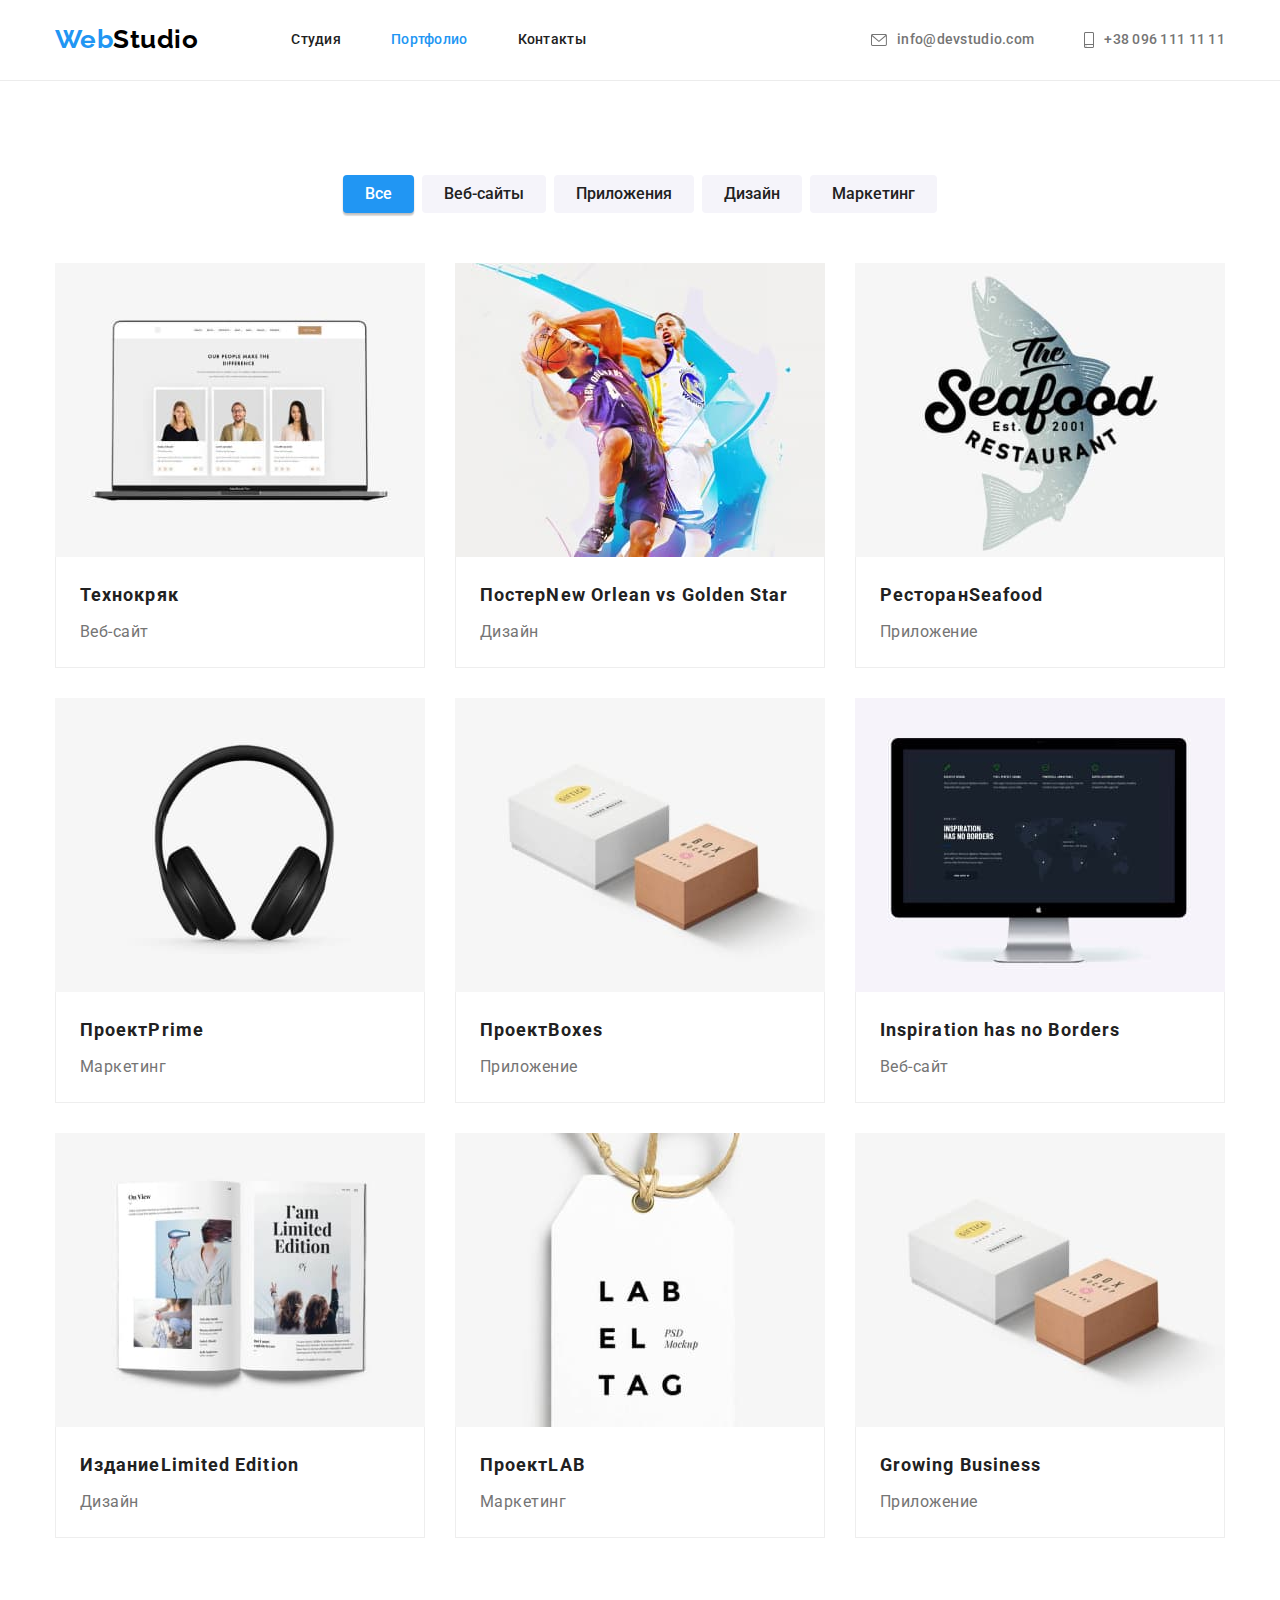
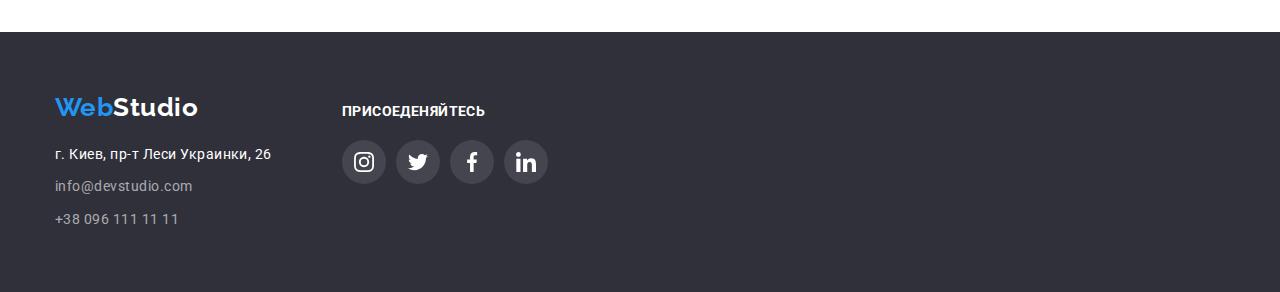
==== portfolio.html @ 32f77898 "клонирует репозиторий" ====
<!DOCTYPE html>
<html lang="ru">
  <head>
    <meta charset="UTF-8">
    <meta http-equiv="X-UA-Compatible" content="IE=edge">
    <meta name="viewport" content="width=device-width, initial-scale=1.0">
    <title>Портфолио</title>
    <link href="https://fonts.googleapis.com/css2?family=Raleway:wght@700&family=Roboto:wght@400;500;700;900&display=swap"
    rel="stylesheet">
    <link rel="stylesheet" href="https://cdnjs.cloudflare.com/ajax/libs/modern-normalize/1.1.0/modern-normalize.min.css">
    <link rel="stylesheet" href="./css/style.css">
  </head>
  <body>
    <!--Верхняя линия сайта-->
    <header class="header">
      <!-- Навигация -->
      <div class="container header-container">
        <nav class="nav">
          <a class="logo link" href="./index.html">Web<span class="logo-header">Studio</span></a>
          <ul class="site-nav list">
            <li class="item">
              <a class="link" href="./index.html">Студия</a>
            </li>
            <li class="item">
              <a class="link current" href="./portfolio.html">Портфолио</a>
            </li>
            <li class="item">
              <a class="link" href="">Контакты</a>
            </li>
          </ul>
        </nav>
        <!-- контакты -->
        <ul class="contacts list">
          <li class="item">
            <a class="link" href="mailto:info@devstudio.com">
              <svg class="icon-contakts" width="16" height="12">
                <use href="images/sprite.svg#envelope"></use>
              </svg>info@devstudio.com</a>
          </li>
          <li class="item">
            <a class="link" href="tel:+380961111111">
              <svg class="icon-contakts" width="10" height="16">
                <use href="images/sprite.svg#smartphone"></use>
              </svg>+38 096 111 11 11</a>
          </li>
        </ul>
      </div>
    </header>
    <main>
      <!--Портфолио-->
      <section class="portfolio section">
        <div class="container">
        <!--скрытый титул-->
          <h1 class="visually-hidden title">Портфолио</h1>
          <ul class="filter list">
            <li class="item"><button class="button current" type="button">Все</button></li>
            <li class="item"><button class="button" type="button">Веб-сайты</button></li>
            <li class="item"><button class="button" type="button">Приложения</button></li>
            <li class="item"><button class="button" type="button">Дизайн</button></li>
            <li class="item"><button class="button" type="button">Маркетинг</button></li>
          </ul>
          <ul class="project list">
            <li class="item">
              <a href="" class="link">
                <img class="img" src="./images/imgone.jpg" alt="макбук про" width="370">
                <div class="item-text">
                  <h2 class="project title">Технокряк</h2>
                  <p class="project type">Веб-сайт</p>
                </div>
              </a>
            </li>
            <li class="item">
              <a href="" class="link">
                <img class="img" src="./images/imgtwo.jpg" alt="два баскетболиста" width="370">
                <div class="item-text">
                  <h2 class="project title">Постер<span lang="en">New Orlean vs Golden Star</span></h2>
                  <p class="project type">Дизайн</p>
                </div>
              </a>
            </li>
            <li class="item">
              <a href="" class="link">
                <img class="img" src="./images/imgthree.jpg" alt="рыба с текстом названия ресторана" width="370">
                <div class="item-text">
                  <h2 class="project title">Ресторан<span lang="en">Seafood</span></h2>
                  <p class="project type">Приложение</p>
                </div>
              </a>
            </li>
            <li class="item">
              <a href="" class="link">
                <img class="img" src="./images/imgfour.jpg" alt="наушники" width="370">
                <div class="item-text">
                  <h2 class="project title">Проект<span lang="en">Prime</span></h2>
                  <p class="project type">Маркетинг</p>
                </div>
              </a>
            </li>
            <li class="item">
              <a href="" class="link">
                <img class="img" src="./images/imgfive.jpg" alt="две коробки" width="370"> 
                <div class="item-text">
                  <h2 class="project title">Проект<span lang="en">Boxes</span></h2>
                  <p class="project type">Приложение</p>
                </div>
              </a>
            </li>
            <li class="item">
              <a href="" class="link">
                <img class="img" src="./images/imgsix.jpg" alt="монитор эйпл" width="370">
                <div class="item-text">
                  <h2 class="project title" lang="en">Inspiration has no Borders</h2>
                  <p class="project type">Веб-сайт</p>
                </div>
              </a>
            </li>
            <li class="item">
              <a href="" class="link">
                <img class="img" src="./images/imgseven.jpg" alt="развернутая книга" width="370">
                <div class="item-text">
                  <h2 class="project title">Издание<span lang="en">Limited Edition</span></h2>
                  <p class="project type">Дизайн</p>
                </div>
              </a>
            </li>
            <li class="item">
              <a href="" class="link">
                <img class="img" src="./images/imgeight.jpg" alt="бирка с текстом названия проекта" width="370">
                <div class="item-text">
                  <h2 class="project title">Проект<span lang="en">LAB</span></h2>
                  <p class="project type">Маркетинг</p>
                </div>
              </a>
            </li>
            <li class="item">
              <a href="" class="link">
                <img class="img" src="./images/imgfive.jpg" alt="ноутбук на котором печатают" width="370">
                <div class="item-text">
                  <h2 class="project title" lang="en">Growing Business</h2>
                  <p class="project type">Приложение</p>
                </div>
              </a>
            </li>
          </ul>
        </div>
      </section>
    </main>
    <!--Подвал сайта-->
    <footer class="footer">
      <div class="container">
        <div class="footer-adres">
          <a href="./index.html" class="logo link">Web<span class="logo-footer">Studio</span></a>
          <address>
            <ul class="address list">
              <li class="footer-list item"><a class="geolocation link" href="https://goo.gl/maps/VGkeZ7NEwQXVruFt6"
                  target="_blank" rel="noopener noreferrer nofollow">г. Киев, пр-т Леси Украинки, 26</a>
              </li>
              <li class="footer-list item"><a class="footer-contacts link"
                  href="mailto:info@devstudio.com">info@devstudio.com</a></li>
              <li class="footer-list item"><a class="footer-contacts link" href="tel:+380961111111">+38 096 111 11 11</a>
              </li>
            </ul>
          </address>
        </div>
        <div class="footer-join">
          <p class="join-text">присоеденяйтесь</p>
          <ul class="join list">
            <li class="item-join">
              <a href="" class="link"><svg class="icon-social" width="20" height="20">
                  <use href="./images/sprite.svg#instagram"></use>
                </svg></a>
            </li>
            <li class="item-join">
              <a href="" class="link"><svg class="icon-social" width="20" height="20">
                  <use href="./images/sprite.svg#twitter"></use>
                </svg></a>
            </li>
            <li class="item-join">
              <a href="" class="link"><svg class="icon-social" width="20" height="20">
                  <use href="./images/sprite.svg#facebook"></use>
                </svg></a>
            </li>
            <li class="item-join">
              <a href="" class="link"><svg class="icon-social" width="20" height="20">
                  <use href="./images/sprite.svg#linkedin"></use>
                </svg></a>
            </li>
          </ul>
        </div>
      </div>
    </footer>
  </body>
---- css/style.css ----
/* основной белый цвет #ffffff */
/* вторичный белый цвет #F5F4FA */
/* основной цвет текста #757575 */
/* вторичный цвет текста #212121 */
/* основной акцент цвет #2196F3 */
/* цвет ховера основной кнопки #188CE8 */
/* цвет фона героя и подвала #2F303A */
/* цвет текста адреса rgba(255, 255, 255, 0.6) */
/* цвет логотипа #000000 */
/* цвет нижней рамки хедера #ececec */
/* цвет бордера проектов #eeeeee;*/
/* цвет svg изображений #afb1b8;*/
:root {
  --primery-white-color: #ffffff;
  --secondary-white-color: #f5f4fa;
  --primery-text-color: #757575;
  --secondary-text-color: #212121;
  --prymery-accent-color: #2196f3;
  --secondary-accent-color: #188ce8;
  --address-text-color: rgba(255, 255, 255, 0.6);
  --logo-color: #000000;
  --background-color: #2f303a;
  --header-border-color: #ececec;
  --project-border-color: #eeeeee;
  --svg-picture-color: #afb1b8;
}
/* Тело */
body {
  color: var(--primery-text-color);
  background-color: var(--primery-white-color);
  font-family: 'Roboto', sans-serif;
  letter-spacing: 0.03em;
}
h1,
h2,
h3,
h4,
h5,
h6,
p,
ul {
  padding: 0;
  margin: 0;
}
/* Скрытый титул */
.visually-hidden {
  position: absolute;
  white-space: nowrap;
  width: 1px;
  height: 1px;
  overflow: hidden;
  border: 0;
  padding: 0;
  clip: rect(0 0 0 0);
  clip-path: inset(50%);
  margin: -1px;
}
/* контейнер */
.container {
  width: 1200px;
  margin-left: auto;
  margin-right: auto;
  padding-left: 15px;
  padding-right: 15px;
}
/* панель навигации */
.header {
  border-bottom: 1px solid var(--header-border-color);
  margin-left: auto;
  margin-right: auto;
}
.header-container,
.nav,
.site-nav,
.contacts {
  display: flex;
  align-items: center;
}
.nav .logo {
  display: block;
  padding-top: 24px;
  padding-bottom: 25px;
}
.contacts .link {
  display: flex;
  justify-content: center;
  align-items: center;
  padding-top: 32px;
  padding-bottom: 32px;
  fill: var(--primery-text-color);
}
.icon-contakts {
  margin-right: 10px;
}
.site-nav .link {
  display: block;
  padding-top: 32px;
  padding-bottom: 32px;
}
.site-nav .item + .item {
  margin-left: 50px;
}
.contacts .item + .item {
  margin-left: 50px;
}
.contacts {
  margin-left: auto;
}
.site-nav {
  margin-left: 93px;
}
/* цвета, размеры текста */
.site-nav .link.current {
  color: var(--prymery-accent-color);
}
.filter .button.current {
  background-color: var(--prymery-accent-color);
  color: var(--primery-white-color);
  box-shadow: 0px 3px 1px rgba(0, 0, 0, 0.1), 0px 1px 2px rgba(0, 0, 0, 0.08),
    0px 2px 2px rgba(0, 0, 0, 0.12);
}
.logo.link {
  color: var(--prymery-accent-color);
  font-family: 'Raleway', sans-serif;
  font-weight: 700;
  font-size: 26px;
  line-height: 1.19;
}
.logo .logo-header {
  color: var(--logo-color);
}
.site-nav .link {
  color: var(--secondary-text-color);
  font-weight: 500;
  font-size: 14px;
  line-height: 1.14;
  letter-spacing: 0.02em;
}
.contacts .link {
  color: var(--primery-text-color);
  font-style: normal;
  font-weight: 500;
  font-size: 14px;
  line-height: 1.14;
  letter-spacing: 0.02em;
}
/* Ховер и фокус ссылок */
.site-nav .link:hover,
.site-nav .link:focus,
.contacts .link:hover,
.contacts .link:focus,
.address .link:hover,
.address .link:focus {
  color: var(--prymery-accent-color);
  fill: var(--prymery-accent-color);
}
.list {
  list-style: none;
}
.link {
  text-decoration: none;
}
/* Секция Герой */
.hero.overlay {
  max-width: 1600px;
  height: 600px;
  margin-left: auto;
  margin-right: auto;
  background-color: var(--background-color);
  background-image: linear-gradient(to right, rgba(47, 48, 58, 0.4), rgba(47, 48, 58, 0.4)),
    url(../images/imgoverlay.jpg);
  background-repeat: no-repeat;
  background-position: center;
  background-size: cover;
  text-align: center;
  padding: 200px 0;
}
.hero-title {
  color: var(--primery-white-color);
  font-weight: 900;
  font-size: 44px;
  line-height: 1.36;
  text-transform: uppercase;
  text-align: center;
  letter-spacing: 0.06em;
}
.hero.button {
  min-width: 200px;
  padding: 10px 32px;
  margin-top: 30px;
  background-color: var(--prymery-accent-color);
  color: var(--primery-white-color);
  cursor: pointer;
  font-weight: 700;
  font-size: 16px;
  line-height: 1.87;
  text-align: center;
  letter-spacing: 0.06em;
  border: 0;
  border-radius: 4px;
}
.hero.button:hover,
.hero.button:focus {
  background-color: var(--secondary-accent-color);
}
/*особенности компании*/
.features.section,
.our-works.section,
.our-team.section,
.customers.section,
.portfolio.section {
  padding-top: 94px;
  padding-bottom: 94px;
}
.our-works.section {
  padding-top: 0;
}
.features .container {
  justify-content: space-between;
  margin-left: auto;
  margin-right: auto;
}
.features-block {
  width: 270px;
  height: 120px;
  display: flex;
  justify-content: center;
  align-items: center;
  margin-bottom: 30px;
  background: var(--secondary-white-color);
  border-radius: 4px;
}
.features.list {
  display: flex;
}
.features .item {
  flex-basis: calc(100% / 4);
}
.features .item + .item {
  margin-left: 30px;
}
.title {
  color: var(--secondary-text-color);
}
.our-works.title,
.customers.title,
.our-team-section.title {
  font-weight: 700;
  font-size: 36px;
  line-height: 1.16;
  text-align: center;
}
.features.title {
  margin-bottom: 10px;
  font-weight: 700;
  font-size: 14px;
  line-height: 1.14;
  text-transform: uppercase;
}
.features.text {
  font-size: 14px;
  line-height: 1.71;
}
.our-works.list {
  display: flex;
}
.our-works.title {
  margin-bottom: 50px;
}
.our-works .item + .item {
  margin-left: 30px;
}
.img {
  display: block;
  max-width: 100%;
  height: auto;
}
/* Наша команда */
.our-team .list {
  display: flex;
}
.our-team .item {
  background-color: var(--primery-white-color);
  border-radius: 0px 0px 4px 4px;
  box-shadow: 0px 1px 3px rgba(0, 0, 0, 0.12), 0px 1px 1px rgba(0, 0, 0, 0.14),
    0px 2px 1px rgba(0, 0, 0, 0.2);
}
.list.social {
  margin-top: 16px;
  justify-content: space-between;
}
.our-team .link {
  display: flex;
  width: 44px;
  height: 44px;
  justify-content: center;
  align-items: center;
  border-radius: 50%;
  fill: var(--svg-picture-color);
}
.our-team .link:hover,
.our-team .link:focus {
  fill: var(--primery-white-color);
  background-color: var(--prymery-accent-color);
}
.our-team .item + .item {
  margin-left: 30px;
}
.our-team-section.title,
.customers.title {
  margin-bottom: 50px;
}
.our-team.section {
  background-color: var(--secondary-white-color);
  margin-left: auto;
  margin-right: auto;
}
.our-team.title {
  margin-bottom: 10px;
  font-weight: 500;
  font-size: 16px;
  line-height: 1.18;
  text-align: center;
}
.position {
  color: var(--primery-text-color);
  font-size: 16px;
  line-height: 1.18;
  text-align: center;
}
.our-team.block {
  padding: 30px 32px;
}
/* Наши клиенты */
.customers.list {
  display: flex;
  justify-content: space-between;
}
.customers.item {
  display: flex;
  width: 170px;
  height: 92px;

  justify-content: center;
  align-items: center;
}
.customers.link {
  display: flex;
  width: 170px;
  height: 92px;
  justify-content: center;
  align-items: center;
  fill: var(--svg-picture-color);
  border: 1px solid var(--svg-picture-color);
  border-radius: 4px;
}
.customers.link:hover,
.customers.link:focus {
  border-color: var(--prymery-accent-color);
  fill: var(--prymery-accent-color);
}
/* Фильтр портфолио */
.filter.list {
  justify-content: center;
  margin-bottom: 50px;
}
.filter .item + .item {
  margin-left: 8px;
}
.item .button {
  display: block;
  padding: 6px 22px;
}
.filter.list {
  display: flex;
}
.button {
  font-family: inherit;
  display: inline-block;
  background-color: var(--secondary-white-color);
  color: var(--secondary-text-color);
  font-weight: 500;
  font-size: 16px;
  line-height: 1.62;
  text-align: center;
  cursor: pointer;
  border: 0;
  border-radius: 4px;
}
.button:hover,
.button:focus {
  background-color: var(--prymery-accent-color);
  color: var(--primery-white-color);
  box-shadow: 0px 3px 1px rgba(0, 0, 0, 0.1), 0px 1px 2px rgba(0, 0, 0, 0.08),
    0px 2px 2px rgba(0, 0, 0, 0.12);
}
/* Секция портфолио */
.project.list {
  display: flex;
  flex-wrap: wrap;
  margin-left: -30px;
  margin-top: -30px;
}
.project .item {
  flex-basis: calc(100% / 3 - 30px);
  margin-left: 30px;
  margin-top: 30px;
}
.item-text {
  padding: 20px 24px;
  border: solid var(--project-border-color);
  border-width: 0 1px 1px 1px;
}
.project.title {
  margin-bottom: 4px;
  font-weight: 700;
  font-size: 18px;
  line-height: 2;
  letter-spacing: 0.06em;
}
.project.type {
  color: var(--primery-text-color);
  font-size: 16px;
  line-height: 1.87;
}
.project .link {
  display: block;
}
.project .link:hover,
.project .link:focus {
  box-shadow: 0px 1px 1px rgba(0, 0, 0, 0.12), 0px 4px 4px rgba(0, 0, 0, 0.06),
    1px 4px 6px rgba(0, 0, 0, 0.16);
}
/* Подвал сайта */
.footer .logo {
  display: block;
  margin-bottom: 20px;
}
.footer-list.item:not(:last-child) {
  margin-bottom: 9px;
}
.footer {
  padding-top: 60px;
  padding-bottom: 60px;
  background-color: var(--background-color);
  margin-left: auto;
  margin-right: auto;
}
.logo .logo-footer {
  color: var(--primery-white-color);
}
.geolocation.link {
  display: inline-block;
  color: var(--primery-white-color);
  font-style: normal;
  font-size: 14px;
  line-height: 1.7;
}
.footer-contacts.link {
  display: inline-block;
  font-style: normal;
  font-weight: normal;
  font-size: 14px;
  line-height: 1.7;
  color: var(--address-text-color);
}
.footer .link {
  display: inline-block;
}
.join.list {
  display: flex;
}
.item-join {
  display: flex;
  justify-content: center;
  align-items: center;
}
.join-text {
  margin-bottom: 20px;
  display: inline-block;
  font-size: 14px;
  font-weight: 700;
  line-height: 1.14;
  letter-spacing: 0.03em;
  text-transform: uppercase;
  color: var(--primery-white-color);
}
.footer .container {
  display: flex;
  align-items: baseline;
}
.footer-join {
  margin-left: 70px;
}
.item-join + .item-join {
  margin-left: 10px;
}
.item-join .link {
  display: flex;
  justify-content: center;
  align-items: center;
  width: 44px;
  height: 44px;
  border-radius: 50%;
  background-color: rgba(255, 255, 255, 0.1);
  fill: var(--primery-white-color);
}
.item-join .link:hover,
.item-join .link:focus {
  background-color: var(--prymery-accent-color);
}
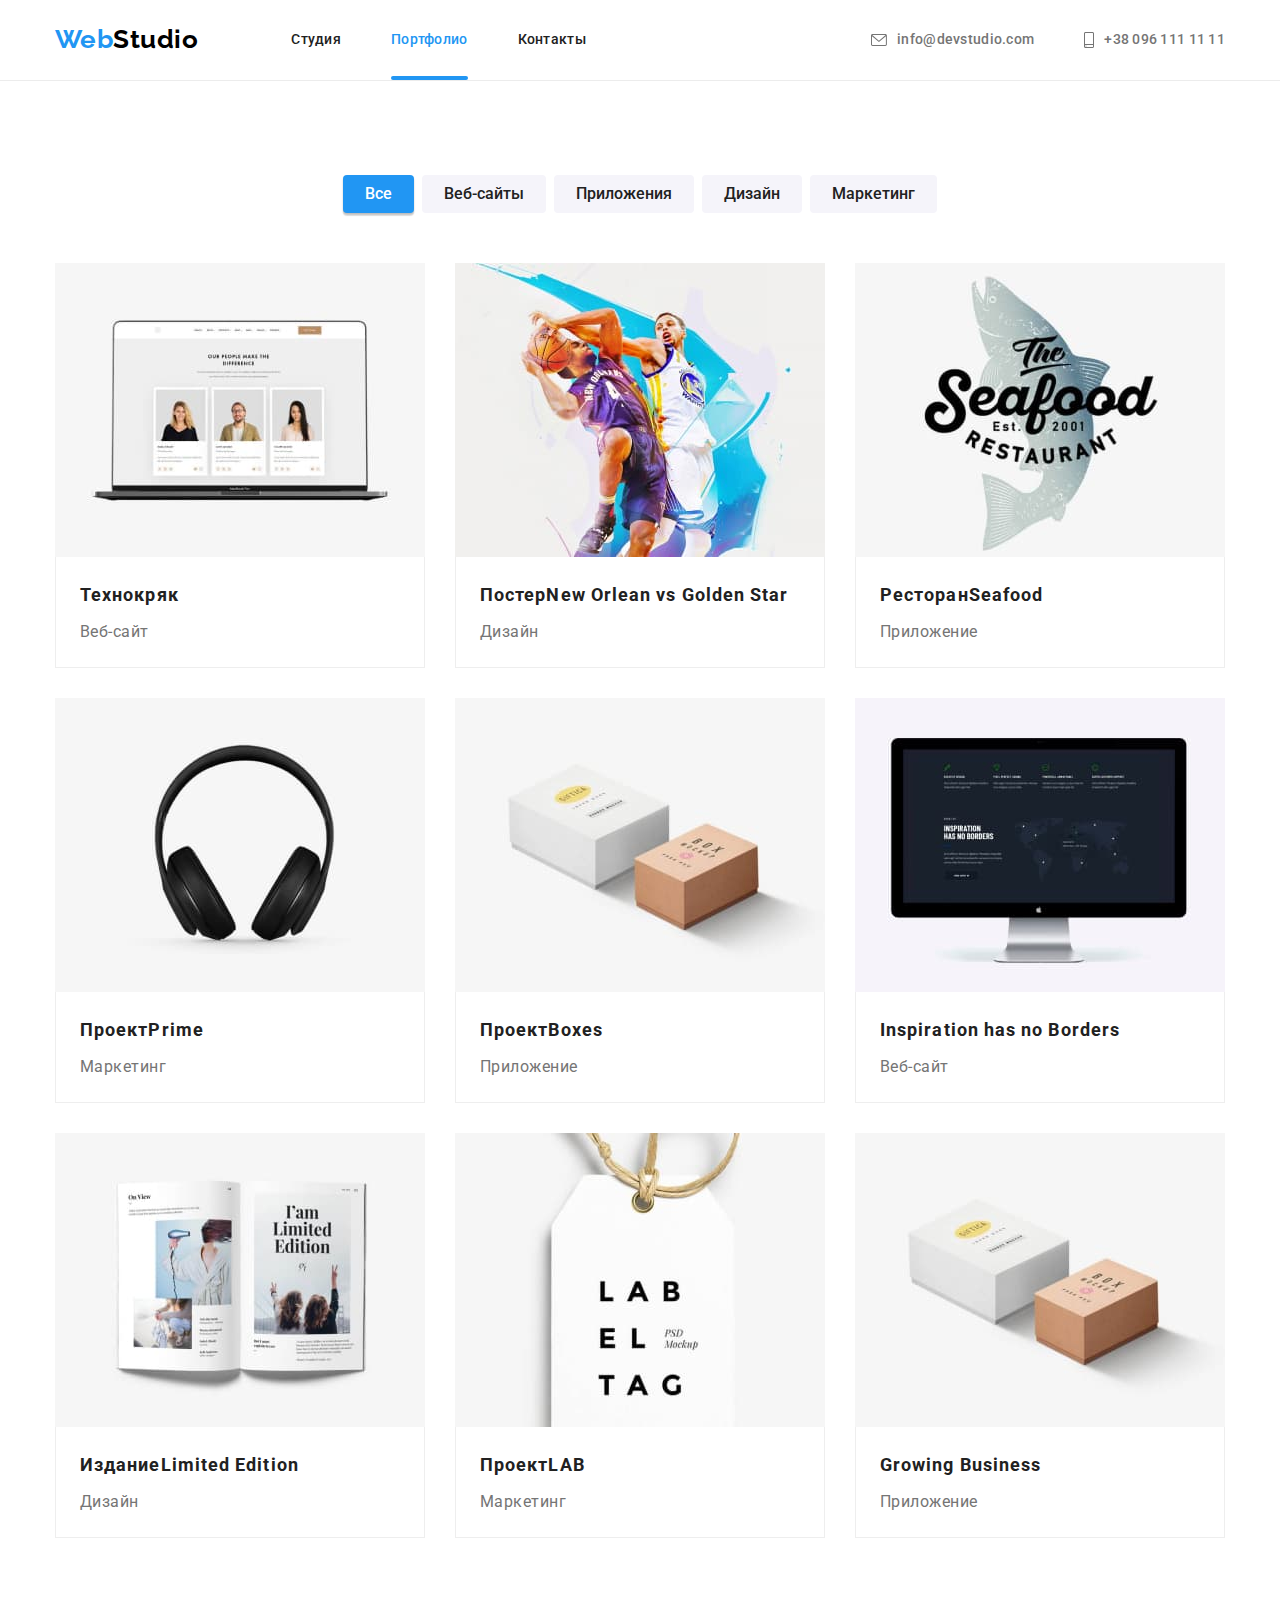
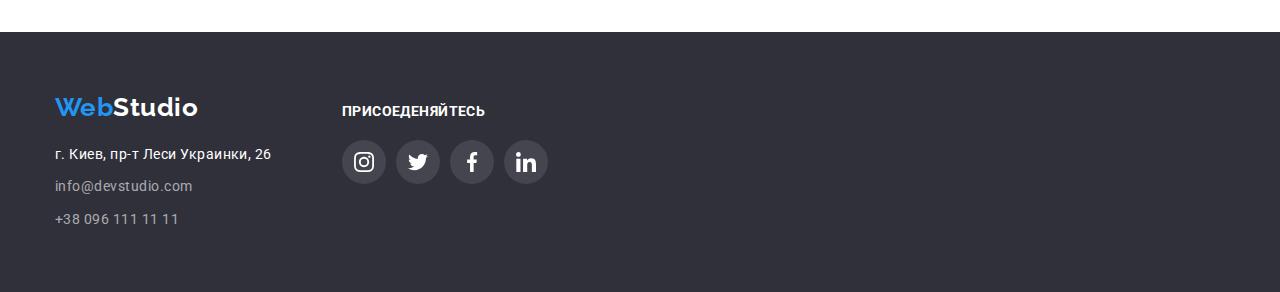
==== commit 7a5d7446: "Добавляет модальное окно, и остальные эффекты ДЗ" ====
--- a/portfolio.html
+++ b/portfolio.html
@@ -62,7 +62,11 @@
           <ul class="project list">
             <li class="item">
               <a href="" class="link">
-                <img class="img" src="./images/imgone.jpg" alt="макбук про" width="370">
+                <div class="project-thumb"> 
+                  <img class="img" src="./images/imgone.jpg" alt="макбук про" width="370">
+                  <div class="project-overlay">Технокряк это современная площадка распространения коронавируса. Компании используют эту платформу для цифрового
+                  шпионажа и атак на защищённые сервера конкурентов.</div>
+                </div>
                 <div class="item-text">
                   <h2 class="project title">Технокряк</h2>
                   <p class="project type">Веб-сайт</p>
@@ -71,7 +75,12 @@
             </li>
             <li class="item">
               <a href="" class="link">
-                <img class="img" src="./images/imgtwo.jpg" alt="два баскетболиста" width="370">
+                <div class="project-thumb">
+                  <img class="img" src="./images/imgtwo.jpg" alt="два баскетболиста" width="370">
+                  <div class="project-overlay">Технокряк это современная площадка распространения коронавируса. Компании используют эту
+                  платформу для цифрового
+                  шпионажа и атак на защищённые сервера конкурентов.</div>
+                </div>
                 <div class="item-text">
                   <h2 class="project title">Постер<span lang="en">New Orlean vs Golden Star</span></h2>
                   <p class="project type">Дизайн</p>
@@ -80,7 +89,12 @@
             </li>
             <li class="item">
               <a href="" class="link">
-                <img class="img" src="./images/imgthree.jpg" alt="рыба с текстом названия ресторана" width="370">
+                <div class="project-thumb">
+                  <img class="img" src="./images/imgthree.jpg" alt="рыба с текстом названия ресторана" width="370">
+                  <div class="project-overlay">Технокряк это современная площадка распространения коронавируса. Компании используют эту
+                  платформу для цифрового
+                  шпионажа и атак на защищённые сервера конкурентов.</div>
+                </div>
                 <div class="item-text">
                   <h2 class="project title">Ресторан<span lang="en">Seafood</span></h2>
                   <p class="project type">Приложение</p>
@@ -89,7 +103,12 @@
             </li>
             <li class="item">
               <a href="" class="link">
-                <img class="img" src="./images/imgfour.jpg" alt="наушники" width="370">
+                <div class="project-thumb">
+                  <img class="img" src="./images/imgfour.jpg" alt="наушники" width="370">
+                  <div class="project-overlay">Технокряк это современная площадка   распространения коронавируса. Компании используют эту
+                  платформу для цифрового
+                  шпионажа и атак на защищённые сервера конкурентов.</div>
+                </div>
                 <div class="item-text">
                   <h2 class="project title">Проект<span lang="en">Prime</span></h2>
                   <p class="project type">Маркетинг</p>
@@ -98,7 +117,12 @@
             </li>
             <li class="item">
               <a href="" class="link">
-                <img class="img" src="./images/imgfive.jpg" alt="две коробки" width="370"> 
+                <div class="project-thumb">
+                  <img class="img" src="./images/imgfive.jpg" alt="две коробки" width="370">
+                  <div class="project-overlay">Технокряк это современная площадка   распространения коронавируса. Компании используют эту
+                  платформу для цифрового
+                  шпионажа и атак на защищённые сервера конкурентов.</div>
+                </div>
                 <div class="item-text">
                   <h2 class="project title">Проект<span lang="en">Boxes</span></h2>
                   <p class="project type">Приложение</p>
@@ -107,7 +131,12 @@
             </li>
             <li class="item">
               <a href="" class="link">
-                <img class="img" src="./images/imgsix.jpg" alt="монитор эйпл" width="370">
+                <div class="project-thumb">
+                  <img class="img" src="./images/imgsix.jpg" alt="монитор эйпл" width="370">
+                  <div class="project-overlay">Технокряк это современная площадка распространения коронавируса. Компании используют эту
+                    платформу для цифрового
+                    шпионажа и атак на защищённые сервера конкурентов.</div>
+                </div>
                 <div class="item-text">
                   <h2 class="project title" lang="en">Inspiration has no Borders</h2>
                   <p class="project type">Веб-сайт</p>
@@ -116,7 +145,12 @@
             </li>
             <li class="item">
               <a href="" class="link">
-                <img class="img" src="./images/imgseven.jpg" alt="развернутая книга" width="370">
+                <div class="project-thumb">
+                  <img class="img" src="./images/imgseven.jpg" alt="развернутая книга" width="370">
+                  <div class="project-overlay">Технокряк это современная площадка распространения   коронавируса. Компании используют эту
+                    платформу для цифрового
+                    шпионажа и атак на защищённые сервера конкурентов.</div>
+                </div>
                 <div class="item-text">
                   <h2 class="project title">Издание<span lang="en">Limited Edition</span></h2>
                   <p class="project type">Дизайн</p>
@@ -125,7 +159,12 @@
             </li>
             <li class="item">
               <a href="" class="link">
-                <img class="img" src="./images/imgeight.jpg" alt="бирка с текстом названия проекта" width="370">
+                <div class="project-thumb">
+                  <img class="img" src="./images/imgeight.jpg" alt="бирка с текстом названия  проекта" width="370">
+                  <div class="project-overlay">Технокряк это современная площадка распространения   коронавируса. Компании используют эту
+                    платформу для цифрового
+                    шпионажа и атак на защищённые сервера конкурентов.</div>
+                </div>
                 <div class="item-text">
                   <h2 class="project title">Проект<span lang="en">LAB</span></h2>
                   <p class="project type">Маркетинг</p>
@@ -134,7 +173,12 @@
             </li>
             <li class="item">
               <a href="" class="link">
-                <img class="img" src="./images/imgfive.jpg" alt="ноутбук на котором печатают" width="370">
+                <div class="project-thumb">
+                  <img class="img" src="./images/imgfive.jpg" alt="ноутбук на котором печатают"   width="370">
+                  <div class="project-overlay">Технокряк это современная площадка распространения   коронавируса. Компании используют эту
+                    платформу для цифрового
+                    шпионажа и атак на защищённые сервера конкурентов.</div>
+                </div>
                 <div class="item-text">
                   <h2 class="project title" lang="en">Growing Business</h2>
                   <p class="project type">Приложение</p>
--- a/css/style.css
+++ b/css/style.css
@@ -87,6 +87,12 @@
   align-items: center;
   padding-top: 32px;
   padding-bottom: 32px;
+  color: var(--primery-text-color);
+  font-style: normal;
+  font-weight: 500;
+  font-size: 14px;
+  line-height: 1.14;
+  letter-spacing: 0.02em;
   fill: var(--primery-text-color);
 }
 .icon-contakts {
@@ -112,6 +118,17 @@
 /* цвета, размеры текста */
 .site-nav .link.current {
   color: var(--prymery-accent-color);
+  position: relative;
+}
+.link.current::after {
+  position: absolute;
+  content: '';
+  bottom: 0;
+  left: 0;
+  width: 100%;
+  height: 4px;
+  background-color: var(--prymery-accent-color);
+  border-radius: 2px;
 }
 .filter .button.current {
   background-color: var(--prymery-accent-color);
@@ -131,14 +148,6 @@
 }
 .site-nav .link {
   color: var(--secondary-text-color);
-  font-weight: 500;
-  font-size: 14px;
-  line-height: 1.14;
-  letter-spacing: 0.02em;
-}
-.contacts .link {
-  color: var(--primery-text-color);
-  font-style: normal;
   font-weight: 500;
   font-size: 14px;
   line-height: 1.14;
@@ -159,6 +168,9 @@
 }
 .link {
   text-decoration: none;
+  transition-property: background-color, color, fill, border-color, box-shadow;
+  transition-duration: 250ms;
+  transition-timing-function: cubic-bezier(0.4, 0, 0.2, 1);
 }
 /* Секция Герой */
 .hero.overlay {
@@ -386,6 +398,10 @@
   cursor: pointer;
   border: 0;
   border-radius: 4px;
+
+  transition-property: background-color, color, box-shadow;
+  transition-duration: 250ms;
+  transition-timing-function: cubic-bezier(0.4, 0, 0.2, 1);
 }
 .button:hover,
 .button:focus {
@@ -431,6 +447,44 @@
   box-shadow: 0px 1px 1px rgba(0, 0, 0, 0.12), 0px 4px 4px rgba(0, 0, 0, 0.06),
     1px 4px 6px rgba(0, 0, 0, 0.16);
 }
+/* Оверлей */
+.our-works.thumb {
+  position: relative;
+}
+.thumb-overlay {
+  position: absolute;
+  left: 0;
+  bottom: 0;
+  width: 100%;
+  height: 70px;
+  padding: 27px;
+  background: rgba(47, 48, 58, 0.8);
+  color: var(--primery-white-color);
+  font-weight: 700;
+  font-size: 14px;
+  line-height: 1.14;
+  text-align: center;
+  text-transform: uppercase;
+}
+.project-thumb {
+  position: relative;
+  overflow: hidden;
+}
+.project-overlay {
+  position: absolute;
+  width: 100%;
+  height: 100%;
+  top: 100%;
+  padding: 63px 24px;
+  font-size: 18px;
+  line-height: 1.56;
+  background-color: rgba(33, 150, 243, 0.9);
+  color: var(--primery-white-color);
+}
+.project .link:hover .project-overlay {
+  transform: translateY(-100%);
+  transition: transform 250ms cubic-bezier(0.4, 0, 0.2, 1);
+}
 /* Подвал сайта */
 .footer .logo {
   display: block;
@@ -509,3 +563,43 @@
 .item-join .link:focus {
   background-color: var(--prymery-accent-color);
 }
+/* Модальное окно */
+.backdrop {
+  position: fixed;
+  top: 0;
+  left: 0;
+  width: 100%;
+  height: 100%;
+  background: rgba(0, 0, 0, 0.2);
+}
+.backdrop.is-hidden {
+  opacity: 0;
+  pointer-events: none;
+  visibility: hidden;
+}
+.modal {
+  position: absolute;
+  top: 50%;
+  left: 50%;
+  transform: translate(-50%, -50%);
+  width: 528px;
+  height: 581px;
+  background-color: var(--primery-white-color);
+  box-shadow: 0px 1px 3px rgba(0, 0, 0, 0.12), 0px 1px 1px rgba(0, 0, 0, 0.14),
+    0px 2px 1px rgba(0, 0, 0, 0.2);
+  border-radius: 4px;
+}
+.modal-button {
+  display: flex;
+  justify-content: center;
+  align-items: center;
+  position: absolute;
+  top: 8px;
+  right: 8px;
+  width: 30px;
+  height: 30px;
+  background-color: var(--primery-white-color);
+  border: 1px solid rgba(0, 0, 0, 0.1);
+  border-radius: 50%;
+  cursor: pointer;
+}
